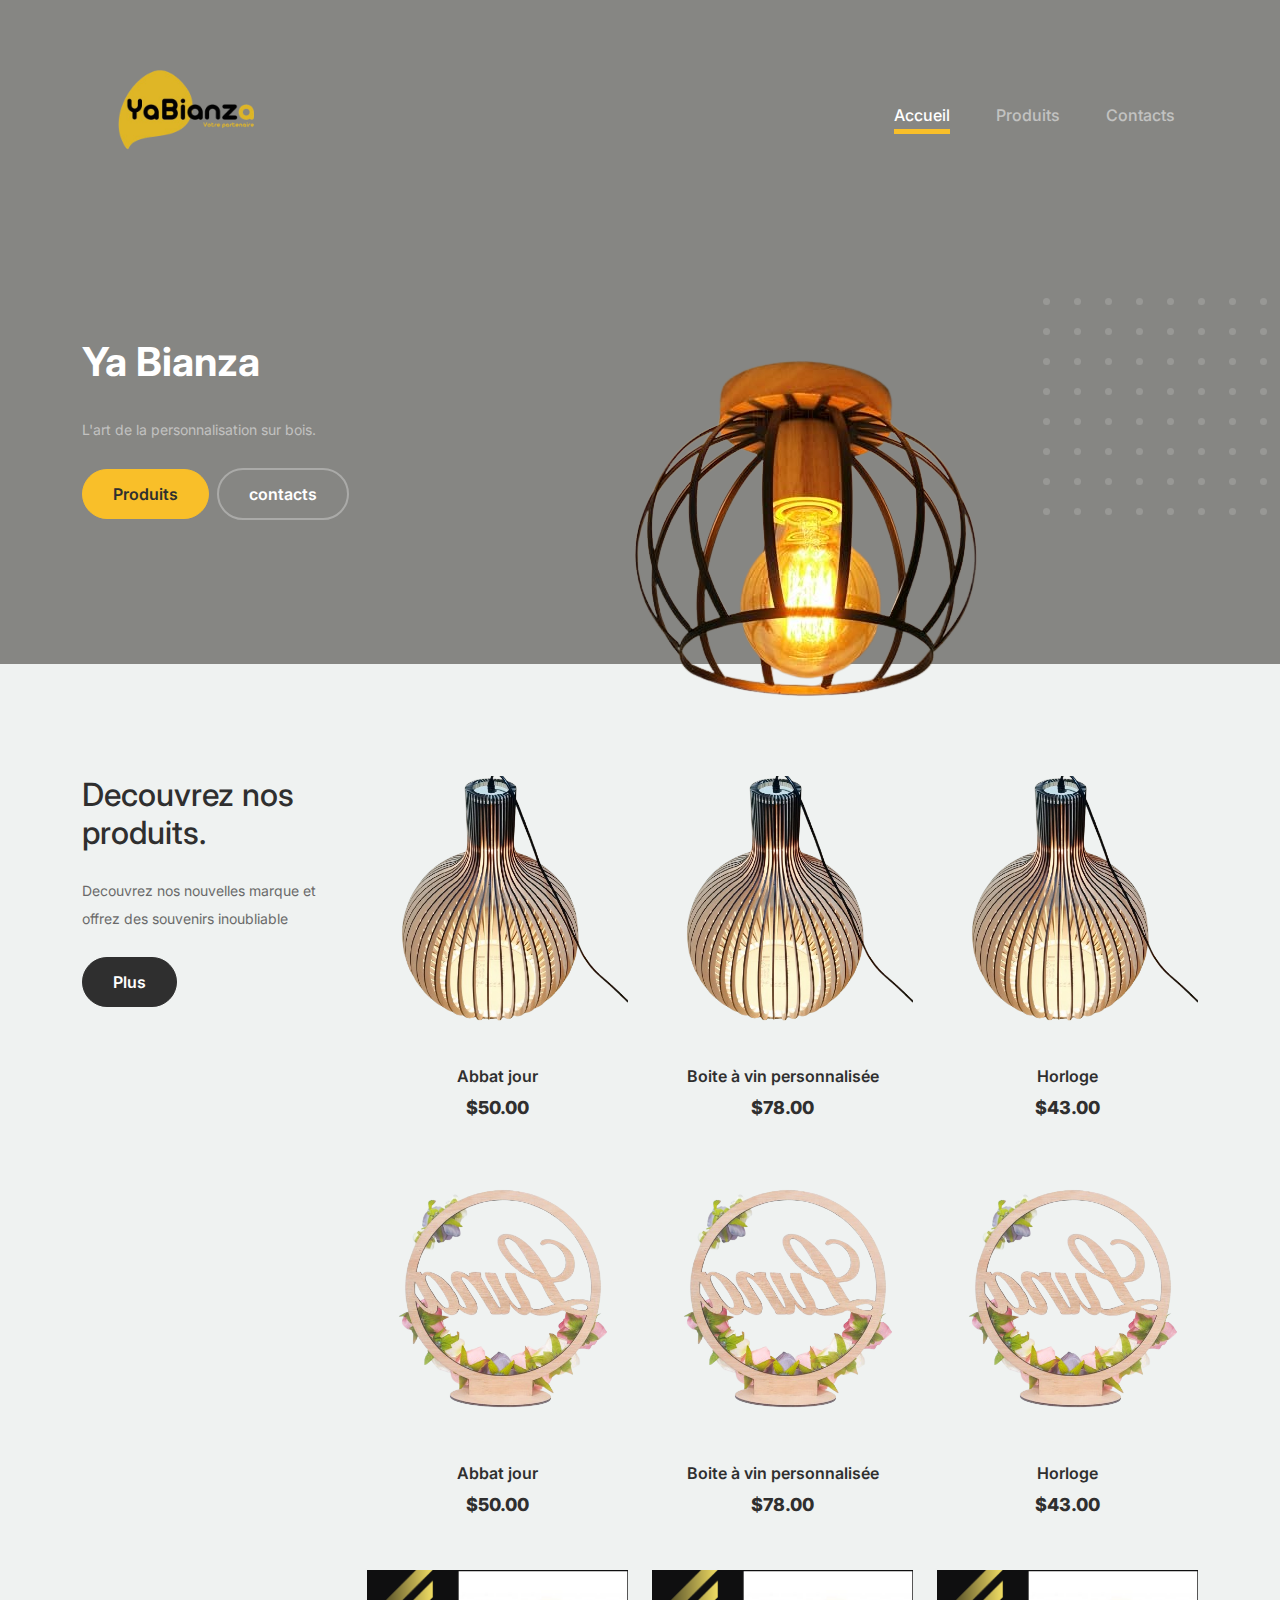
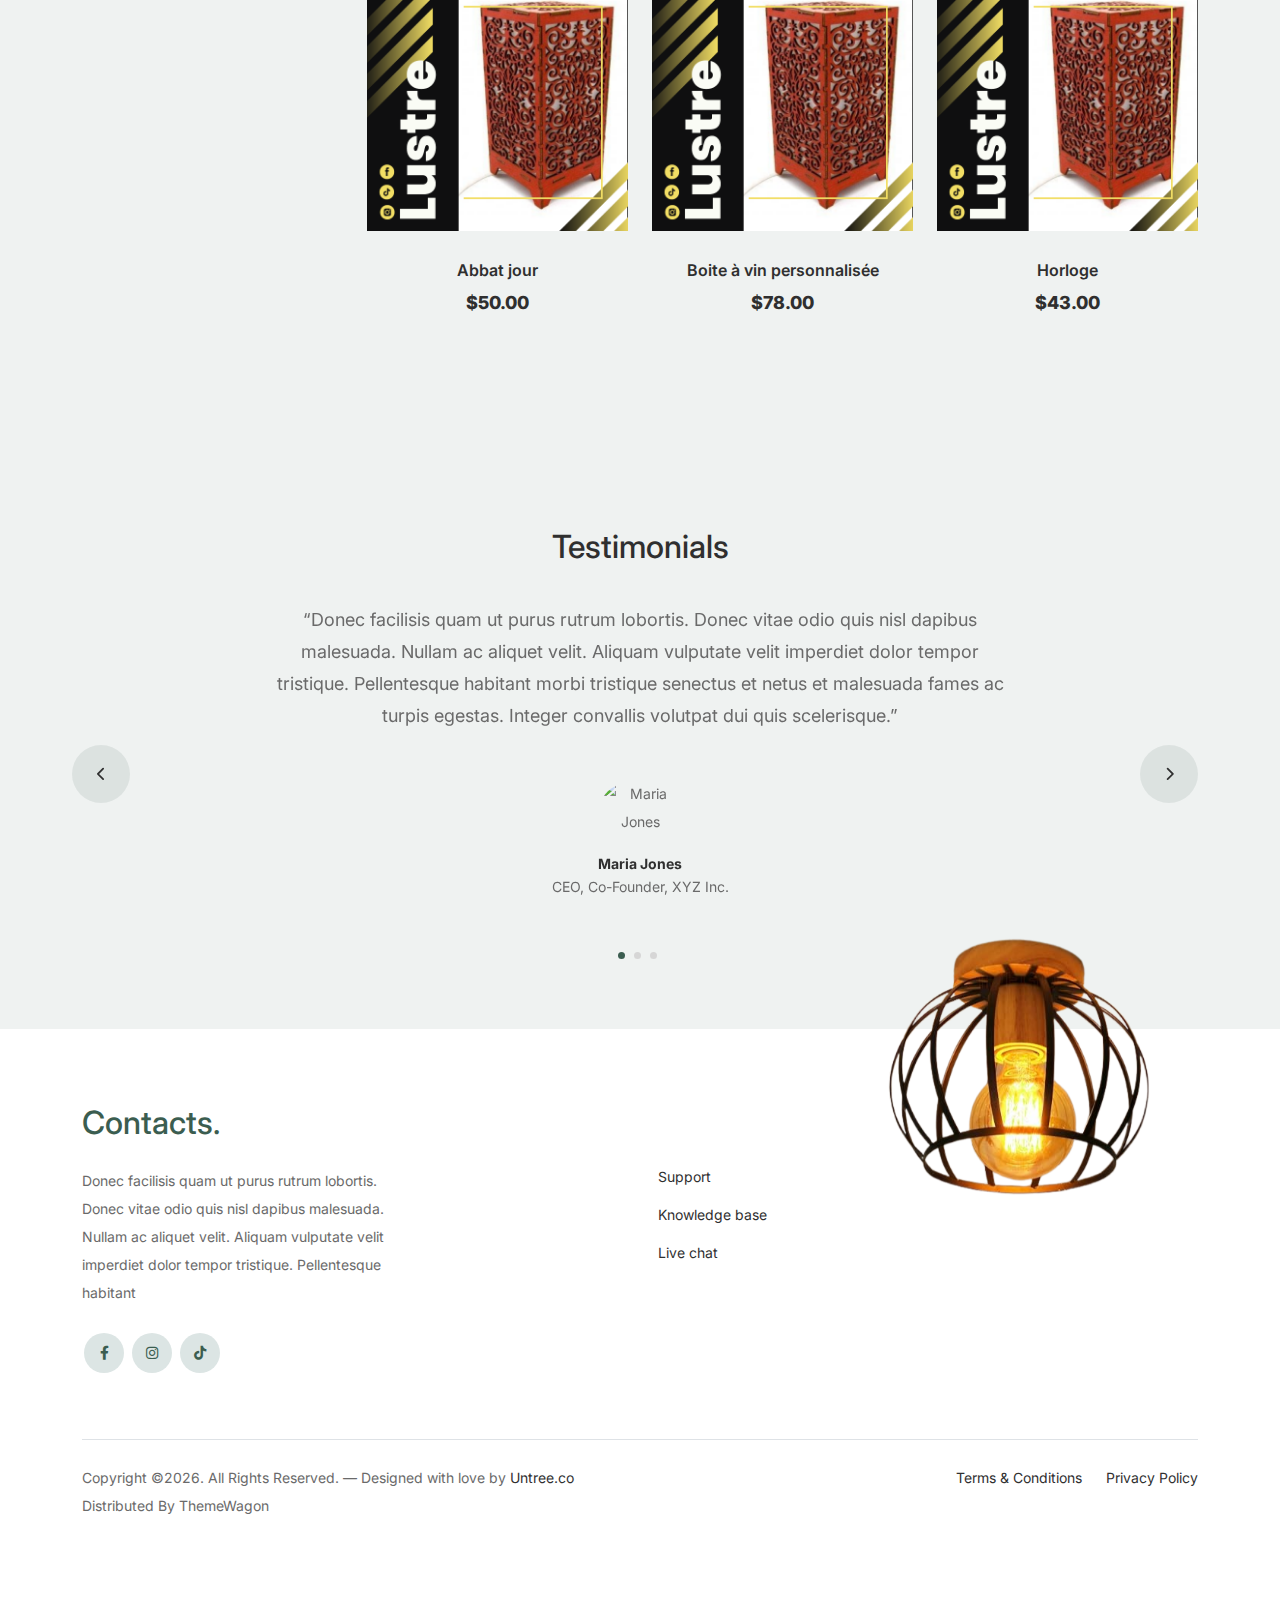
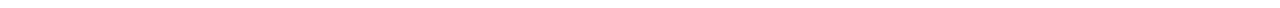
==== index.html @ 7c20b100 "Premier version" ====
<!doctype html>
<html lang="en">
<head>
  <meta charset="utf-8">
  <meta name="viewport" content="width=device-width, initial-scale=1, shrink-to-fit=no">
  <meta name="author" content="Untree.co">
  <link rel="shortcut icon" href="images/logo_ya_bianza.png">

  <meta name="description" content="" />
  <meta name="keywords" content="bootstrap, bootstrap4" />

		<!-- Bootstrap CSS -->
		<link href="css/bootstrap.min.css" rel="stylesheet">
		<link href="https://cdnjs.cloudflare.com/ajax/libs/font-awesome/6.0.0-beta3/css/all.min.css" rel="stylesheet">
		<link href="css/tiny-slider.css" rel="stylesheet">
		<link href="css/style.css" rel="stylesheet">
		<title>Ya Bianza </title>
	</head>

	<body>

		<!-- Start Header/Navigation -->
		<nav class="custom-navbar navbar navbar navbar-expand-md navbar-dark bg-dark" arial-label="Furni navigation bar">

			<div class="container">
				<a >
					<img src="images/logo_ya_bianza.png" alt="Ya bianza" style="height: 200px;">
				</a>
				<button class="navbar-toggler" type="button" data-bs-toggle="collapse" data-bs-target="#navbarsFurni" aria-controls="navbarsFurni" aria-expanded="false" aria-label="Toggle navigation">
					<span class="navbar-toggler-icon"></span>
				</button>

				<div class="collapse navbar-collapse" id="navbarsFurni">
					<ul class="custom-navbar-nav navbar-nav ms-auto mb-2 mb-md-0">
						<li  class="nav-item active">
							<h6><a class="nav-link" href="index.html">Accueil</a></h6>
						</li>
						<li>
							<h6><a class="nav-link" href="shop.html">Produits</a></h6>
						</li>
						<li>
							<h6><a class="nav-link" href="contact.html">Contacts</a></h6>
						</li>
					</ul>	
				</div>
			</div>	
		</nav>
		<!-- End Header/Navigation -->

		<!-- Start Hero Section -->
			<div class="hero">
				<div class="container">
					<div class="row justify-content-between">
						<div class="col-lg-5">
							<div class="intro-excerpt">
								<h1>Ya Bianza</span></h1>
								<p class="mb-4">  L'art de la personnalisation sur bois.</p>
								<p><a href="shop.html" class="btn btn-secondary me-2">Produits</a><a href="contact.html" class="btn btn-white-outline">contacts</a></p>
							</div>
						</div>
						<div class="col-lg-7">
							<div class="hero-img-wrap">
								<img src="images/bb0.png" class="img-fluid">
							</div>
						</div>
					</div>
				</div>
			</div>
		<!-- End Hero Section -->

		<!-- Start Product Section -->
		<div class="product-section">
			<div class="container">
				<div class="row">

					<!-- Start Column 1 -->
					<div class="col-md-12 col-lg-3 mb-5 mb-lg-0">
						<h2 class="mb-4 section-title">Decouvrez nos produits.</h2>
						<p class="mb-4">Decouvrez nos nouvelles marque et offrez des souvenirs inoubliable </p>
						<p><a href="shop.html" class="btn">Plus</a></p>
					</div> 
					<!-- End Column 1 -->

					<!-- Start Column 2 -->
					<div class="col-12 col-md-4 col-lg-3 mb-5 mb-md-0">
						<a class="product-item" href="shop.html">
							<img src="images/abbat1.png" class="img-fluid product-thumbnail">
							<h3 class="product-title">Abbat jour</h3>
							<strong class="product-price">$50.00</strong>
						</a>
					</div> 
					<!-- End Column 2 -->

					<!-- Start Column 3 -->
					<div class="col-12 col-md-4 col-lg-3 mb-5 mb-md-0">
						<a class="product-item" href="shop.html">
							<img src="images/abbat1.png" class="img-fluid product-thumbnail">
							<h3 class="product-title">Boite à vin personnalisée</h3>
							<strong class="product-price">$78.00</strong>
						</a>
					</div>
					<!-- End Column 3 -->

					<!-- Start Column 4 -->
					<div class="col-12 col-md-4 col-lg-3 mb-5 mb-md-0">
						<a class="product-item" href="shop.html">
							<img src="images/abbat1.png" class="img-fluid product-thumbnail">
							<h3 class="product-title">Horloge</h3>
							<strong class="product-price">$43.00</strong>
						</a>
					</div>

					<div class="col-md-12 col-lg-3 mb-5 mb-lg-0">

		<section>					
					</div> 
					<!-- End Column 1 -->

					<!-- Start Column 2 -->
					<div class="col-12 col-md-4 col-lg-3 mb-5 mb-md-0">
						<a class="product-item" href="shop.html">
							<img src="images/accessoire.png" class="img-fluid product-thumbnail">
							<h3 class="product-title">Abbat jour</h3>
							<strong class="product-price">$50.00</strong>
						</a>
					</div> 
					<!-- End Column 2 -->

					<!-- Start Column 3 -->
					<div class="col-12 col-md-4 col-lg-3 mb-5 mb-md-0">
						<a class="product-item" href="shop.html">
							<img src="images/accessoire.png" class="img-fluid product-thumbnail">
							<h3 class="product-title">Boite à vin personnalisée</h3>
							<strong class="product-price">$78.00</strong>	
						</a>
					</div>
					<!-- End Column 3 -->

					<!-- Start Column 4 -->
					<div class="col-12 col-md-4 col-lg-3 mb-5 mb-md-0">
						<a class="product-item" href="shop.html">
							<img src="images/accessoire.png" class="img-fluid product-thumbnail">
							<h3 class="product-title">Horloge</h3>
							<strong class="product-price">$43.00</strong>
						</a>
					</div>
					<!-- End Column 4 -->
					<div class="col-md-12 col-lg-3 mb-5 mb-lg-0">
		</section>	
						
					</div> 
					<!-- End Column 1 -->

					<!-- Start Column 2 -->
					<div class="col-12 col-md-4 col-lg-3 mb-5 mb-md-0">
						<a class="product-item" href="shop.html">
							<img src="images/image_lustre.png" class="img-fluid product-thumbnail">
							<h3 class="product-title">Abbat jour</h3>
							<strong class="product-price">$50.00</strong>

							<span class="icon-cross">
								<img src="images/cross.svg" class="img-fluid">
							</span>
						</a>
					</div> 
					<!-- End Column 2 -->

					<!-- Start Column 3 -->
					<div class="col-12 col-md-4 col-lg-3 mb-5 mb-md-0">
						<a class="product-item" href="shop.html">
							<img src="images/image_lustre.png" class="img-fluid product-thumbnail">
							<h3 class="product-title">Boite à vin personnalisée</h3>
							<strong class="product-price">$78.00</strong>
						</a>
					</div>
					<!-- End Column 3 -->

					<!-- Start Column 4 -->
					<div class="col-12 col-md-4 col-lg-3 mb-5 mb-md-0">
						<a class="product-item" href="shop.html">
							<img src="images/image_lustre.png" class="img-fluid product-thumbnail">
							<h3 class="product-title">Horloge</h3>
							<strong class="product-price">$43.00</strong>
						</a>
					</div>


				</div>
			</div>
		</div>

		

		<!-- Start Testimonial Slider -->
		<div class="testimonial-section">
			<div class="container">
				<div class="row">
					<div class="col-lg-7 mx-auto text-center">
						<h2 class="section-title">Testimonials</h2>
					</div>
				</div>

				<div class="row justify-content-center">
					<div class="col-lg-12">
						<div class="testimonial-slider-wrap text-center">

							<div id="testimonial-nav">
								<span class="prev" data-controls="prev"><span class="fa fa-chevron-left"></span></span>
								<span class="next" data-controls="next"><span class="fa fa-chevron-right"></span></span>
							</div>

							<div class="testimonial-slider">
								
								<div class="item">
									<div class="row justify-content-center">
										<div class="col-lg-8 mx-auto">

											<div class="testimonial-block text-center">
												<blockquote class="mb-5">
													<p>&ldquo;Donec facilisis quam ut purus rutrum lobortis. Donec vitae odio quis nisl dapibus malesuada. Nullam ac aliquet velit. Aliquam vulputate velit imperdiet dolor tempor tristique. Pellentesque habitant morbi tristique senectus et netus et malesuada fames ac turpis egestas. Integer convallis volutpat dui quis scelerisque.&rdquo;</p>
												</blockquote>

												<div class="author-info">
													<div class="author-pic">
														<img src="images/person-1.png" alt="Maria Jones" class="img-fluid">
													</div>
													<h3 class="font-weight-bold">Maria Jones</h3>
													<span class="position d-block mb-3">CEO, Co-Founder, XYZ Inc.</span>
												</div>
											</div>

										</div>
									</div>
								</div> 
								<!-- END item -->

								<div class="item">
									<div class="row justify-content-center">
										<div class="col-lg-8 mx-auto">

											<div class="testimonial-block text-center">
												<blockquote class="mb-5">
													<p>&ldquo;Donec facilisis quam ut purus rutrum lobortis. Donec vitae odio quis nisl dapibus malesuada. Nullam ac aliquet velit. Aliquam vulputate velit imperdiet dolor tempor tristique. Pellentesque habitant morbi tristique senectus et netus et malesuada fames ac turpis egestas. Integer convallis volutpat dui quis scelerisque.&rdquo;</p>
												</blockquote>

												<div class="author-info">
													<div class="author-pic">
														<img src="images/person-1.png" alt="Maria Jones" class="img-fluid">
													</div>
													<h3 class="font-weight-bold">Maria Jones</h3>
													<span class="position d-block mb-3">CEO, Co-Founder, XYZ Inc.</span>
												</div>
											</div>

										</div>
									</div>
								</div> 
								<!-- END item -->

								<div class="item">
									<div class="row justify-content-center">
										<div class="col-lg-8 mx-auto">

											<div class="testimonial-block text-center">
												<blockquote class="mb-5">
													<p>&ldquo;Donec facilisis quam ut purus rutrum lobortis. Donec vitae odio quis nisl dapibus malesuada. Nullam ac aliquet velit. Aliquam vulputate velit imperdiet dolor tempor tristique. Pellentesque habitant morbi tristique senectus et netus et malesuada fames ac turpis egestas. Integer convallis volutpat dui quis scelerisque.&rdquo;</p>
												</blockquote>

												<div class="author-info">
													<div class="author-pic">
														<img src="images/person-1.png" alt="Maria Jones" class="img-fluid">
													</div>
													<h3 class="font-weight-bold">Maria Jones</h3>
													<span class="position d-block mb-3">CEO, Co-Founder, XYZ Inc.</span>
												</div>
											</div>

										</div>
									</div>
								</div> 
								<!-- END item -->

							</div>

						</div>
					</div>
				</div>
			</div>
		</div>
		
		<footer class="footer-section">
			<div class="container relative">

				<div class="sofa-img">
					<img src="images/bb0.png" alt="Image" class="img-fluid">
				</div>

				

				<div class="row g-5 mb-5">
					<div class="col-lg-4">
						<div class="mb-4 footer-logo-wrap"><a href="#" class="footer-logo">Contacts<span>.</span></a></div>
						<p class="mb-4">Donec facilisis quam ut purus rutrum lobortis. Donec vitae odio quis nisl dapibus malesuada. Nullam ac aliquet velit. Aliquam vulputate velit imperdiet dolor tempor tristique. Pellentesque habitant</p>

						<ul class="list-unstyled custom-social">
							<li><a href="#"><span class="fa fa-brands fa-facebook-f"></span></a></li>
							<li><a href="#"><span class="fa fa-brands fa-instagram"></span></a></li>
							<li><a href="#"><span class="fa fa-brands fa-tiktok"></span></a></li>
						</ul>
					</div>

					<div class="col-lg-8">
						<div class="row links-wrap">
							<div class="col-6 col-sm-6 col-md-3">
								<ul class="list-unstyled">
									</a></li>
								</ul>
							</div>

							<div class="col-6 col-sm-6 col-md-3">
								<ul class="list-unstyled">
									<li><a href="#">Support</a></li>
									<li><a href="#">Knowledge base</a></li>
									<li><a href="#">Live chat</a></li>
								</ul>
							</div>

							
						</div>
					</div>

				</div>

				<div class="border-top copyright">
					<div class="row pt-4">
						<div class="col-lg-6">
							<p class="mb-2 text-center text-lg-start">Copyright &copy;<script>document.write(new Date().getFullYear());</script>. All Rights Reserved. &mdash; Designed with love by <a href="https://untree.co">Untree.co</a> Distributed By <a hreff="https://themewagon.com">ThemeWagon</a>  <!-- License information: https://untree.co/license/ -->
            </p>
						</div>

						<div class="col-lg-6 text-center text-lg-end">
							<ul class="list-unstyled d-inline-flex ms-auto">
								<li class="me-4"><a href="#">Terms &amp; Conditions</a></li>
								<li><a href="#">Privacy Policy</a></li>
							</ul>
						</div>

					</div>
				</div>

			</div>
		</footer>
		<!-- End Footer Section -->	


		<script src="js/bootstrap.bundle.min.js"></script>
		<script src="js/tiny-slider.js"></script>
		<script src="js/custom.js"></script>
	</body>

</html>
---- css/tiny-slider.css ----
.tns-outer{padding:0 !important}.tns-outer [hidden]{display:none !important}.tns-outer [aria-controls],.tns-outer [data-action]{cursor:pointer}.tns-slider{-webkit-transition:all 0s;-moz-transition:all 0s;transition:all 0s}.tns-slider>.tns-item{-webkit-box-sizing:border-box;-moz-box-sizing:border-box;box-sizing:border-box}.tns-horizontal.tns-subpixel{white-space:nowrap}.tns-horizontal.tns-subpixel>.tns-item{display:inline-block;vertical-align:top;white-space:normal}.tns-horizontal.tns-no-subpixel:after{content:'';display:table;clear:both}.tns-horizontal.tns-no-subpixel>.tns-item{float:left}.tns-horizontal.tns-carousel.tns-no-subpixel>.tns-item{margin-right:-100%}.tns-no-calc{position:relative;left:0}.tns-gallery{position:relative;left:0;min-height:1px}.tns-gallery>.tns-item{position:absolute;left:-100%;-webkit-transition:transform 0s, opacity 0s;-moz-transition:transform 0s, opacity 0s;transition:transform 0s, opacity 0s}.tns-gallery>.tns-slide-active{position:relative;left:auto !important}.tns-gallery>.tns-moving{-webkit-transition:all 0.25s;-moz-transition:all 0.25s;transition:all 0.25s}.tns-autowidth{display:inline-block}.tns-lazy-img{-webkit-transition:opacity 0.6s;-moz-transition:opacity 0.6s;transition:opacity 0.6s;opacity:0.6}.tns-lazy-img.tns-complete{opacity:1}.tns-ah{-webkit-transition:height 0s;-moz-transition:height 0s;transition:height 0s}.tns-ovh{overflow:hidden}.tns-visually-hidden{position:absolute;left:-10000em}.tns-transparent{opacity:0;visibility:hidden}.tns-fadeIn{opacity:1;filter:alpha(opacity=100);z-index:0}.tns-normal,.tns-fadeOut{opacity:0;filter:alpha(opacity=0);z-index:-1}.tns-vpfix{white-space:nowrap}.tns-vpfix>div,.tns-vpfix>li{display:inline-block}.tns-t-subp2{margin:0 auto;width:310px;position:relative;height:10px;overflow:hidden}.tns-t-ct{width:2333.3333333%;width:-webkit-calc(100% * 70 / 3);width:-moz-calc(100% * 70 / 3);width:calc(100% * 70 / 3);position:absolute;right:0}.tns-t-ct:after{content:'';display:table;clear:both}.tns-t-ct>div{width:1.4285714%;width:-webkit-calc(100% / 70);width:-moz-calc(100% / 70);width:calc(100% / 70);height:10px;float:left}

/*# sourceMappingURL=sourcemaps/tiny-slider.css.map */
---- css/style.css ----
/*
* Template Name: UntreeStore
* Template Author: Untree.co
* Author URI: https://untree.co/
* License: https://creativecommons.org/licenses/by/3.0/
*/
@import url("https://fonts.googleapis.com/css2?family=Inter:wght@400;500;600;700;800&display=swap");
body {
  overflow-x: hidden;
  position: relative; }

body {
  font-family: "Inter", sans-serif;
  font-weight: 400;
  line-height: 28px;
  color: #6a6a6a;
  font-size: 14px;
  background-color: #eff2f1; }

a {
  text-decoration: none;
  -webkit-transition: .3s all ease;
  -o-transition: .3s all ease;
  transition: .3s all ease;
  color: #2f2f2f;
  text-decoration: underline; }
  a:hover {
    color: #2f2f2f;
    text-decoration: none; }
  a.more {
    font-weight: 600; }

.custom-navbar {
  background: #868683 !important;
  padding-top: 20px;
  padding-bottom: 20px; }
  .custom-navbar .navbar-brand {
    font-size: 32px;
    font-weight: 600; }
    .custom-navbar .navbar-brand > span {
      opacity: .4; }
  .custom-navbar .navbar-toggler {
    border-color: transparent; }
    .custom-navbar .navbar-toggler:active, .custom-navbar .navbar-toggler:focus {
      -webkit-box-shadow: none;
      box-shadow: none;
      outline: none; }
  @media (min-width: 992px) {
    .custom-navbar .custom-navbar-nav li {
      margin-left: 15px;
      margin-right: 15px; } }
  .custom-navbar .custom-navbar-nav li a {
    font-weight: 500;
    color: #ffffff !important;
    opacity: .5;
    -webkit-transition: .3s all ease;
    -o-transition: .3s all ease;
    transition: .3s all ease;
    position: relative; }
    @media (min-width: 768px) {
      .custom-navbar .custom-navbar-nav li a:before {
        content: "";
        position: absolute;
        bottom: 0;
        left: 8px;
        right: 8px;
        background: #f9bf29;
        height: 5px;
        opacity: 1;
        visibility: visible;
        width: 0;
        -webkit-transition: .15s all ease-out;
        -o-transition: .15s all ease-out;
        transition: .15s all ease-out; } }
    .custom-navbar .custom-navbar-nav li a:hover {
      opacity: 1; }
      .custom-navbar .custom-navbar-nav li a:hover:before {
        width: calc(100% - 16px); }
  .custom-navbar .custom-navbar-nav li.active a {
    opacity: 1; }
    .custom-navbar .custom-navbar-nav li.active a:before {
      width: calc(100% - 16px); }
  .custom-navbar .custom-navbar-cta {
    margin-left: 0 !important;
    -webkit-box-orient: horizontal;
    -webkit-box-direction: normal;
    -ms-flex-direction: row;
    flex-direction: row; }
    @media (min-width: 768px) {
      .custom-navbar .custom-navbar-cta {
        margin-left: 40px !important; } }
    .custom-navbar .custom-navbar-cta li {
      margin-left: 0px;
      margin-right: 0px; }
      .custom-navbar .custom-navbar-cta li:first-child {
        margin-right: 20px; }

.hero {
  background: #868683;
  padding: calc(4rem - 30px) 0 0rem 0; }
  @media (min-width: 768px) {
    .hero {
      padding: calc(4rem - 30px) 0 4rem 0; } }
  @media (min-width: 992px) {
    .hero {
      padding: calc(8rem - 30px) 0 8rem 0; } }
  .hero .intro-excerpt {
    position: relative;
    z-index: 4; }
    @media (min-width: 992px) {
      .hero .intro-excerpt {
        max-width: 450px; } }
  .hero h1 {
    font-weight: 700;
    color: #ffffff;
    margin-bottom: 30px; }
    @media (min-width: 1400px) {
      .hero h1 {
        font-size: 54px; } }
  .hero p {
    color: rgba(255, 255, 255, 0.5);
    margin-botom: 30px; }
  .hero .hero-img-wrap {
    position: relative; }
    .hero .hero-img-wrap img {
      position: relative;
      top: 0px;
      right: 0px;
      z-index: 2;
      max-width: 780px;
      left: -20px; }
      @media (min-width: 768px) {
        .hero .hero-img-wrap img {
          right: 0px;
          left: -100px; } }
      @media (min-width: 992px) {
        .hero .hero-img-wrap img {
          left: 0px;
          top: -80px;
          position: absolute;
          right: -50px; } }
      @media (min-width: 1200px) {
        .hero .hero-img-wrap img {
          left: 0px;
          top: -80px;
          right: -100px; } }
    .hero .hero-img-wrap:after {
      content: "";
      position: absolute;
      width: 255px;
      height: 217px;
      background-image: url("../images/dots-light.svg");
      background-size: contain;
      background-repeat: no-repeat;
      right: -100px;
      top: -0px; }
      @media (min-width: 1200px) {
        .hero .hero-img-wrap:after {
          top: -40px; } }

.btn {
  font-weight: 600;
  padding: 12px 30px;
  border-radius: 30px;
  color: #ffffff;
  background: #2f2f2f;
  border-color: #2f2f2f; }
  .btn:hover {
    color: #ffffff;
    background: #222222;
    border-color: #222222; }
  .btn:active, .btn:focus {
    outline: none !important;
    -webkit-box-shadow: none;
    box-shadow: none; }
  .btn.btn-primary {
    background: #3b5d50;
    border-color: #3b5d50; }
    .btn.btn-primary:hover {
      background: #314d43;
      border-color: #314d43; }
  .btn.btn-secondary {
    color: #2f2f2f;
    background: #f9bf29;
    border-color: #f9bf29; }
    .btn.btn-secondary:hover {
      background: #f8b810;
      border-color: #f8b810; }
  .btn.btn-white-outline {
    background: transparent;
    border-width: 2px;
    border-color: rgba(255, 255, 255, 0.3); }
    .btn.btn-white-outline:hover {
      border-color: white;
      color: #ffffff; }

.section-title {
  color: #2f2f2f; }

.product-section {
  padding: 7rem 0; }
  .product-section .product-item {
    text-align: center;
    text-decoration: none;
    display: block;
    position: relative;
    padding-bottom: 50px;
    cursor: pointer; }
    .product-section .product-item .product-thumbnail {
      margin-bottom: 30px;
      position: relative;
      top: 0;
      -webkit-transition: .3s all ease;
      -o-transition: .3s all ease;
      transition: .3s all ease; }
    .product-section .product-item h3 {
      font-weight: 600;
      font-size: 16px; }
    .product-section .product-item strong {
      font-weight: 800 !important;
      font-size: 18px !important; }
    .product-section .product-item h3, .product-section .product-item strong {
      color: #2f2f2f;
      text-decoration: none; }
    .product-section .product-item .icon-cross {
      position: absolute;
      width: 35px;
      height: 35px;
      display: inline-block;
      background: #2f2f2f;
      bottom: 15px;
      left: 50%;
      -webkit-transform: translateX(-50%);
      -ms-transform: translateX(-50%);
      transform: translateX(-50%);
      margin-bottom: -17.5px;
      border-radius: 50%;
      opacity: 0;
      visibility: hidden;
      -webkit-transition: .3s all ease;
      -o-transition: .3s all ease;
      transition: .3s all ease; }
      .product-section .product-item .icon-cross img {
        position: absolute;
        left: 50%;
        top: 50%;
        -webkit-transform: translate(-50%, -50%);
        -ms-transform: translate(-50%, -50%);
        transform: translate(-50%, -50%); }
    .product-section .product-item:before {
      bottom: 0;
      left: 0;
      right: 0;
      position: absolute;
      content: "";
      background: #dce5e4;
      height: 0%;
      z-index: -1;
      border-radius: 10px;
      -webkit-transition: .3s all ease;
      -o-transition: .3s all ease;
      transition: .3s all ease; }
    .product-section .product-item:hover .product-thumbnail {
      top: -25px; }
    .product-section .product-item:hover .icon-cross {
      bottom: 0;
      opacity: 1;
      visibility: visible; }
    .product-section .product-item:hover:before {
      height: 70%; }

.why-choose-section {
  padding: 7rem 0; }
  .why-choose-section .img-wrap {
    position: relative; }
    .why-choose-section .img-wrap:before {
      position: absolute;
      content: "";
      width: 255px;
      height: 217px;
      background-image: url("../images/dots-yellow.svg");
      background-repeat: no-repeat;
      background-size: contain;
      -webkit-transform: translate(-40%, -40%);
      -ms-transform: translate(-40%, -40%);
      transform: translate(-40%, -40%);
      z-index: -1; }
    .why-choose-section .img-wrap img {
      border-radius: 20px; }

.feature {
  margin-bottom: 30px; }
  .feature .icon {
    display: inline-block;
    position: relative;
    margin-bottom: 20px; }
    .feature .icon:before {
      content: "";
      width: 33px;
      height: 33px;
      position: absolute;
      background: rgba(59, 93, 80, 0.2);
      border-radius: 50%;
      right: -8px;
      bottom: 0; }
  .feature h3 {
    font-size: 14px;
    color: #2f2f2f; }
  .feature p {
    font-size: 14px;
    line-height: 22px;
    color: #6a6a6a; }

  
.custom-list {
  width: 100%; }
  .custom-list li {
    display: inline-block;
    width: calc(50% - 20px);
    margin-bottom: 12px;
    line-height: 1.5;
    position: relative;
    padding-left: 20px; }
    .custom-list li:before {
      content: "";
      width: 8px;
      height: 8px;
      border-radius: 50%;
      border: 2px solid #3b5d50;
      position: absolute;
      left: 0;
      top: 8px; }

.popular-product {
  padding: 0 0 7rem 0; }
  .popular-product .product-item-sm h3 {
    font-size: 14px;
    font-weight: 700;
    color: #2f2f2f; }
  .popular-product .product-item-sm a {
    text-decoration: none;
    color: #2f2f2f;
    -webkit-transition: .3s all ease;
    -o-transition: .3s all ease;
    transition: .3s all ease; }
    .popular-product .product-item-sm a:hover {
      color: rgba(47, 47, 47, 0.5); }
  .popular-product .product-item-sm p {
    line-height: 1.4;
    margin-bottom: 10px;
    font-size: 14px; }
  .popular-product .product-item-sm .thumbnail {
    margin-right: 10px;
    -webkit-box-flex: 0;
    -ms-flex: 0 0 120px;
    flex: 0 0 120px;
    position: relative; }
    .popular-product .product-item-sm .thumbnail:before {
      content: "";
      position: absolute;
      border-radius: 20px;
      background: #dce5e4;
      width: 98px;
      height: 98px;
      top: 50%;
      left: 50%;
      -webkit-transform: translate(-50%, -50%);
      -ms-transform: translate(-50%, -50%);
      transform: translate(-50%, -50%);
      z-index: -1; }

.testimonial-section {
  padding: 3rem 0 7rem 0; }

.testimonial-slider-wrap {
  position: relative; }
  .testimonial-slider-wrap .tns-inner {
    padding-top: 30px; }
  .testimonial-slider-wrap .item .testimonial-block blockquote {
    font-size: 16px; }
    @media (min-width: 768px) {
      .testimonial-slider-wrap .item .testimonial-block blockquote {
        line-height: 32px;
        font-size: 18px; } }
  .testimonial-slider-wrap .item .testimonial-block .author-info .author-pic {
    margin-bottom: 20px; }
    .testimonial-slider-wrap .item .testimonial-block .author-info .author-pic img {
      max-width: 80px;
      border-radius: 50%; }
  .testimonial-slider-wrap .item .testimonial-block .author-info h3 {
    font-size: 14px;
    font-weight: 700;
    color: #2f2f2f;
    margin-bottom: 0; }
  .testimonial-slider-wrap #testimonial-nav {
    position: absolute;
    top: 50%;
    z-index: 99;
    width: 100%;
    display: none; }
    @media (min-width: 768px) {
      .testimonial-slider-wrap #testimonial-nav {
        display: block; } }
    .testimonial-slider-wrap #testimonial-nav > span {
      cursor: pointer;
      position: absolute;
      width: 58px;
      height: 58px;
      line-height: 58px;
      border-radius: 50%;
      background: rgba(59, 93, 80, 0.1);
      color: #2f2f2f;
      -webkit-transition: .3s all ease;
      -o-transition: .3s all ease;
      transition: .3s all ease; }
      .testimonial-slider-wrap #testimonial-nav > span:hover {
        background: #3b5d50;
        color: #ffffff; }
    .testimonial-slider-wrap #testimonial-nav .prev {
      left: -10px; }
    .testimonial-slider-wrap #testimonial-nav .next {
      right: 0; }
  .testimonial-slider-wrap .tns-nav {
    position: absolute;
    bottom: -50px;
    left: 50%;
    -webkit-transform: translateX(-50%);
    -ms-transform: translateX(-50%);
    transform: translateX(-50%); }
    .testimonial-slider-wrap .tns-nav button {
      background: none;
      border: none;
      display: inline-block;
      position: relative;
      width: 0 !important;
      height: 7px !important;
      margin: 2px; }
      .testimonial-slider-wrap .tns-nav button:active, .testimonial-slider-wrap .tns-nav button:focus, .testimonial-slider-wrap .tns-nav button:hover {
        outline: none;
        -webkit-box-shadow: none;
        box-shadow: none;
        background: none; }
      .testimonial-slider-wrap .tns-nav button:before {
        display: block;
        width: 7px;
        height: 7px;
        left: 0;
        top: 0;
        position: absolute;
        content: "";
        border-radius: 50%;
        -webkit-transition: .3s all ease;
        -o-transition: .3s all ease;
        transition: .3s all ease;
        background-color: #d6d6d6; }
      .testimonial-slider-wrap .tns-nav button:hover:before, .testimonial-slider-wrap .tns-nav button.tns-nav-active:before {
        background-color: #3b5d50; }

.before-footer-section {
  padding: 7rem 0 12rem 0 !important; }

.blog-section {
  padding: 7rem 0 12rem 0; }
  .blog-section .post-entry a {
    text-decoration: none; }
  .blog-section .post-entry .post-thumbnail {
    display: block;
    margin-bottom: 20px; }
    .blog-section .post-entry .post-thumbnail img {
      border-radius: 20px;
      -webkit-transition: .3s all ease;
      -o-transition: .3s all ease;
      transition: .3s all ease; }
  .blog-section .post-entry .post-content-entry {
    padding-left: 15px;
    padding-right: 15px; }
    .blog-section .post-entry .post-content-entry h3 {
      font-size: 16px;
      margin-bottom: 0;
      font-weight: 600;
      margin-bottom: 7px; }
    .blog-section .post-entry .post-content-entry .meta {
      font-size: 14px; }
      .blog-section .post-entry .post-content-entry .meta a {
        font-weight: 600; }
  .blog-section .post-entry:hover .post-thumbnail img, .blog-section .post-entry:focus .post-thumbnail img {
    opacity: .7; }

.footer-section {
  padding: 80px 0;
  background: #ffffff; }
  .footer-section .relative {
    position: relative; }
  .footer-section a {
    text-decoration: none;
    color: #2f2f2f;
    -webkit-transition: .3s all ease;
    -o-transition: .3s all ease;
    transition: .3s all ease; }
    .footer-section a:hover {
      color: rgba(47, 47, 47, 0.5); }
  .footer-section .subscription-form {
    margin-bottom: 40px;
    position: relative;
    z-index: 2;
    margin-top: 100px; }
    @media (min-width: 992px) {
      .footer-section .subscription-form {
        margin-top: 0px;
        margin-bottom: 80px; } }
    .footer-section .subscription-form h3 {
      font-size: 18px;
      font-weight: 500;
      color: #3b5d50; }
    .footer-section .subscription-form .form-control {
      height: 50px;
      border-radius: 10px;
      font-family: "Inter", sans-serif; }
      .footer-section .subscription-form .form-control:active, .footer-section .subscription-form .form-control:focus {
        outline: none;
        -webkit-box-shadow: none;
        box-shadow: none;
        border-color: #3b5d50;
        -webkit-box-shadow: 0 1px 4px 0 rgba(0, 0, 0, 0.2);
        box-shadow: 0 1px 4px 0 rgba(0, 0, 0, 0.2); }
      .footer-section .subscription-form .form-control::-webkit-input-placeholder {
        font-size: 14px; }
      .footer-section .subscription-form .form-control::-moz-placeholder {
        font-size: 14px; }
      .footer-section .subscription-form .form-control:-ms-input-placeholder {
        font-size: 14px; }
      .footer-section .subscription-form .form-control:-moz-placeholder {
        font-size: 14px; }
    .footer-section .subscription-form .btn {
      border-radius: 10px !important; }
  .footer-section .sofa-img {
    position: absolute;
    top: -200px;
    z-index: 1;
    right: 0; }
    .footer-section .sofa-img img {
      max-width: 380px; }
  .footer-section .links-wrap {
    margin-top: 0px; }
    @media (min-width: 992px) {
      .footer-section .links-wrap {
        margin-top: 54px; } }
    .footer-section .links-wrap ul li {
      margin-bottom: 10px; }
  .footer-section .footer-logo-wrap .footer-logo {
    font-size: 32px;
    font-weight: 500;
    text-decoration: none;
    color: #3b5d50; }
  .footer-section .custom-social li {
    margin: 2px;
    display: inline-block; }
    .footer-section .custom-social li a {
      width: 40px;
      height: 40px;
      text-align: center;
      line-height: 40px;
      display: inline-block;
      background: #dce5e4;
      color: #3b5d50;
      border-radius: 50%; }
      .footer-section .custom-social li a:hover {
        background: #3b5d50;
        color: #ffffff; }
  .footer-section .border-top {
    border-color: #dce5e4; }
    .footer-section .border-top.copyright {
      font-size: 14px !important; }

.untree_co-section {
  padding: 7rem 0; }

.form-control {
  height: 50px;
  border-radius: 10px;
  font-family: "Inter", sans-serif; }
  .form-control:active, .form-control:focus {
    outline: none;
    -webkit-box-shadow: none;
    box-shadow: none;
    border-color: #3b5d50;
    -webkit-box-shadow: 0 1px 4px 0 rgba(0, 0, 0, 0.2);
    box-shadow: 0 1px 4px 0 rgba(0, 0, 0, 0.2); }
  .form-control::-webkit-input-placeholder {
    font-size: 14px; }
  .form-control::-moz-placeholder {
    font-size: 14px; }
  .form-control:-ms-input-placeholder {
    font-size: 14px; }
  .form-control:-moz-placeholder {
    font-size: 14px; }

.service {
  line-height: 1.5; }
  .service .service-icon {
    border-radius: 10px;
    -webkit-box-flex: 0;
    -ms-flex: 0 0 50px;
    flex: 0 0 50px;
    height: 50px;
    line-height: 50px;
    text-align: center;
    background: #3b5d50;
    margin-right: 20px;
    color: #ffffff; }

textarea {
  height: auto !important; }

.site-blocks-table {
  overflow: auto; }
  .site-blocks-table .product-thumbnail {
    width: 200px; }
  .site-blocks-table .btn {
    padding: 2px 10px; }
  .site-blocks-table thead th {
    padding: 30px;
    text-align: center;
    border-width: 0px !important;
    vertical-align: middle;
    color: rgba(0, 0, 0, 0.8);
    font-size: 18px; }
  .site-blocks-table td {
    padding: 20px;
    text-align: center;
    vertical-align: middle;
    color: rgba(0, 0, 0, 0.8); }
  .site-blocks-table tbody tr:first-child td {
    border-top: 1px solid #3b5d50 !important; }
  .site-blocks-table .btn {
    background: none !important;
    color: #000000;
    border: none;
    height: auto !important; }

.site-block-order-table th {
  border-top: none !important;
  border-bottom-width: 1px !important; }

.site-block-order-table td, .site-block-order-table th {
  color: #000000; }

.couponcode-wrap input {
  border-radius: 10px !important; }

.text-primary {
  color: #3b5d50 !important; }

.thankyou-icon {
  position: relative;
  color: #3b5d50; }
  .thankyou-icon:before {
    position: absolute;
    content: "";
    width: 50px;
    height: 50px;
    border-radius: 50%;
    background: rgba(59, 93, 80, 0.2); }
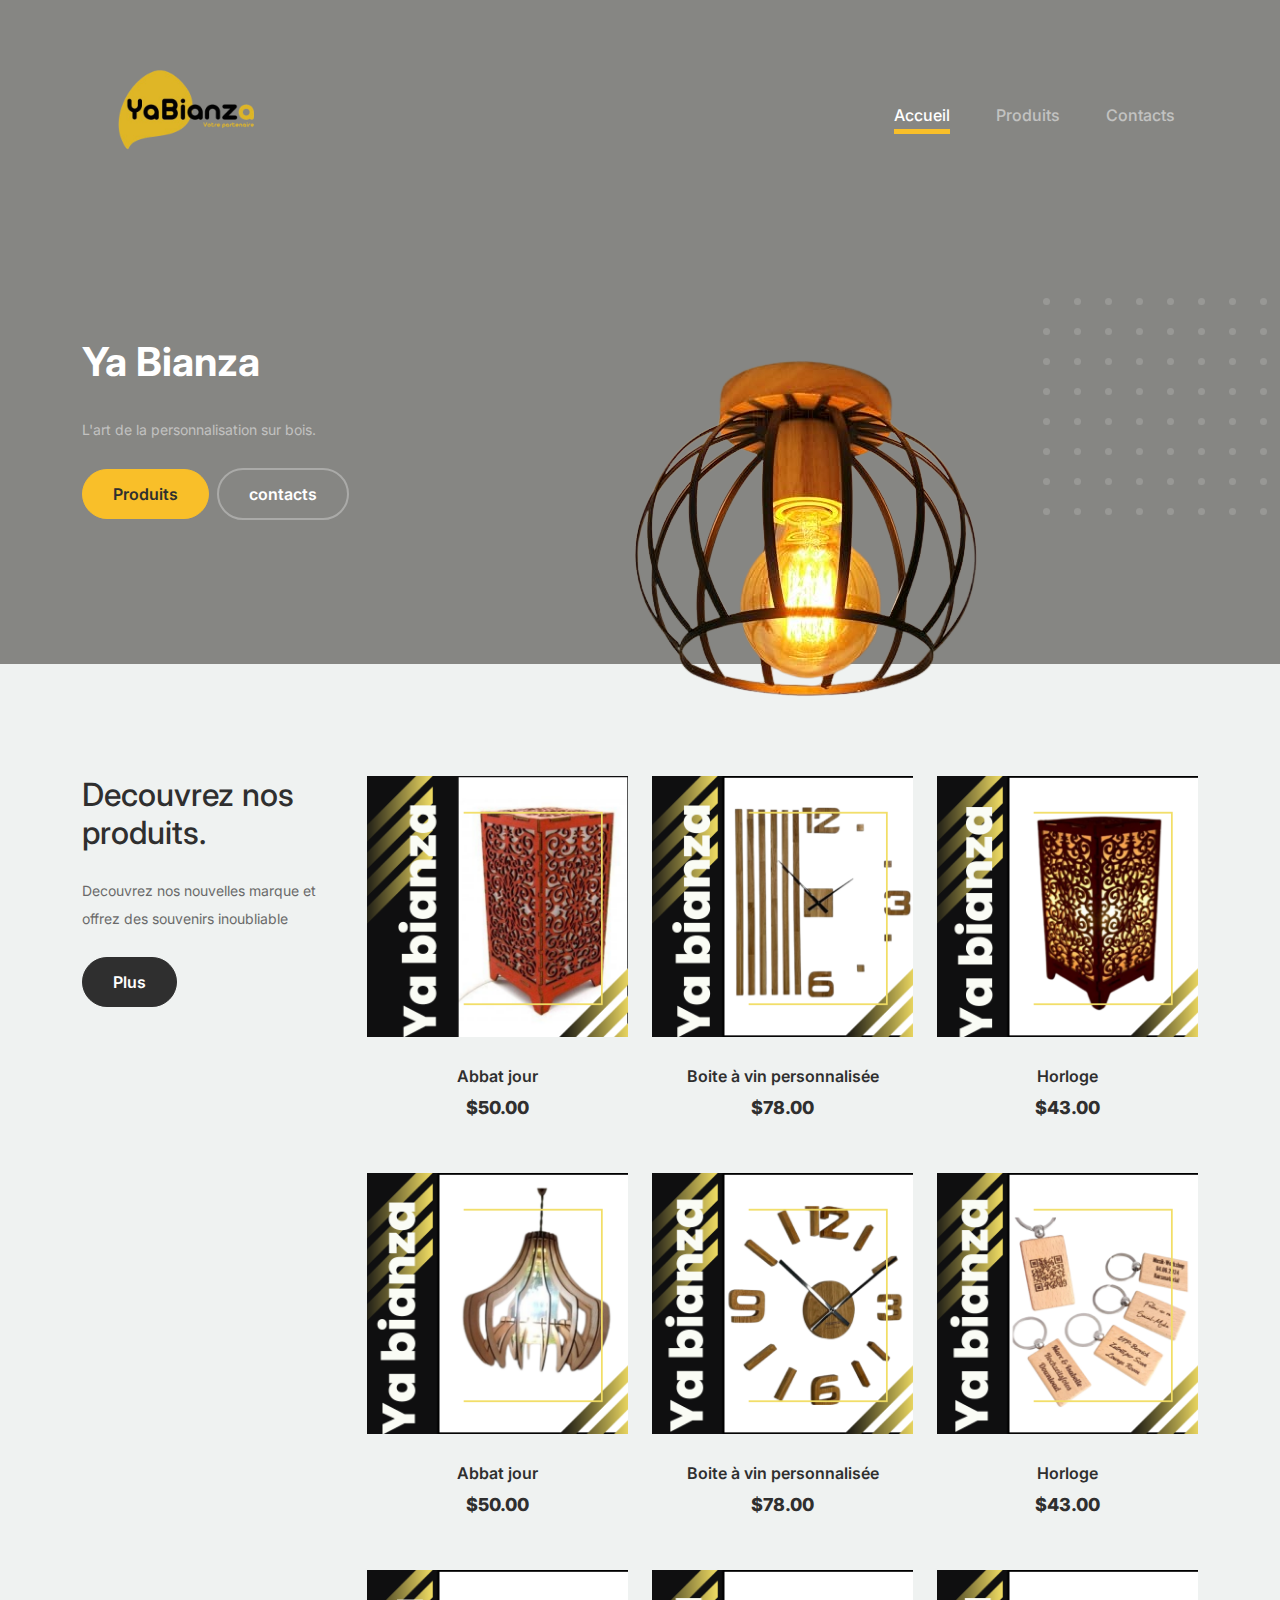
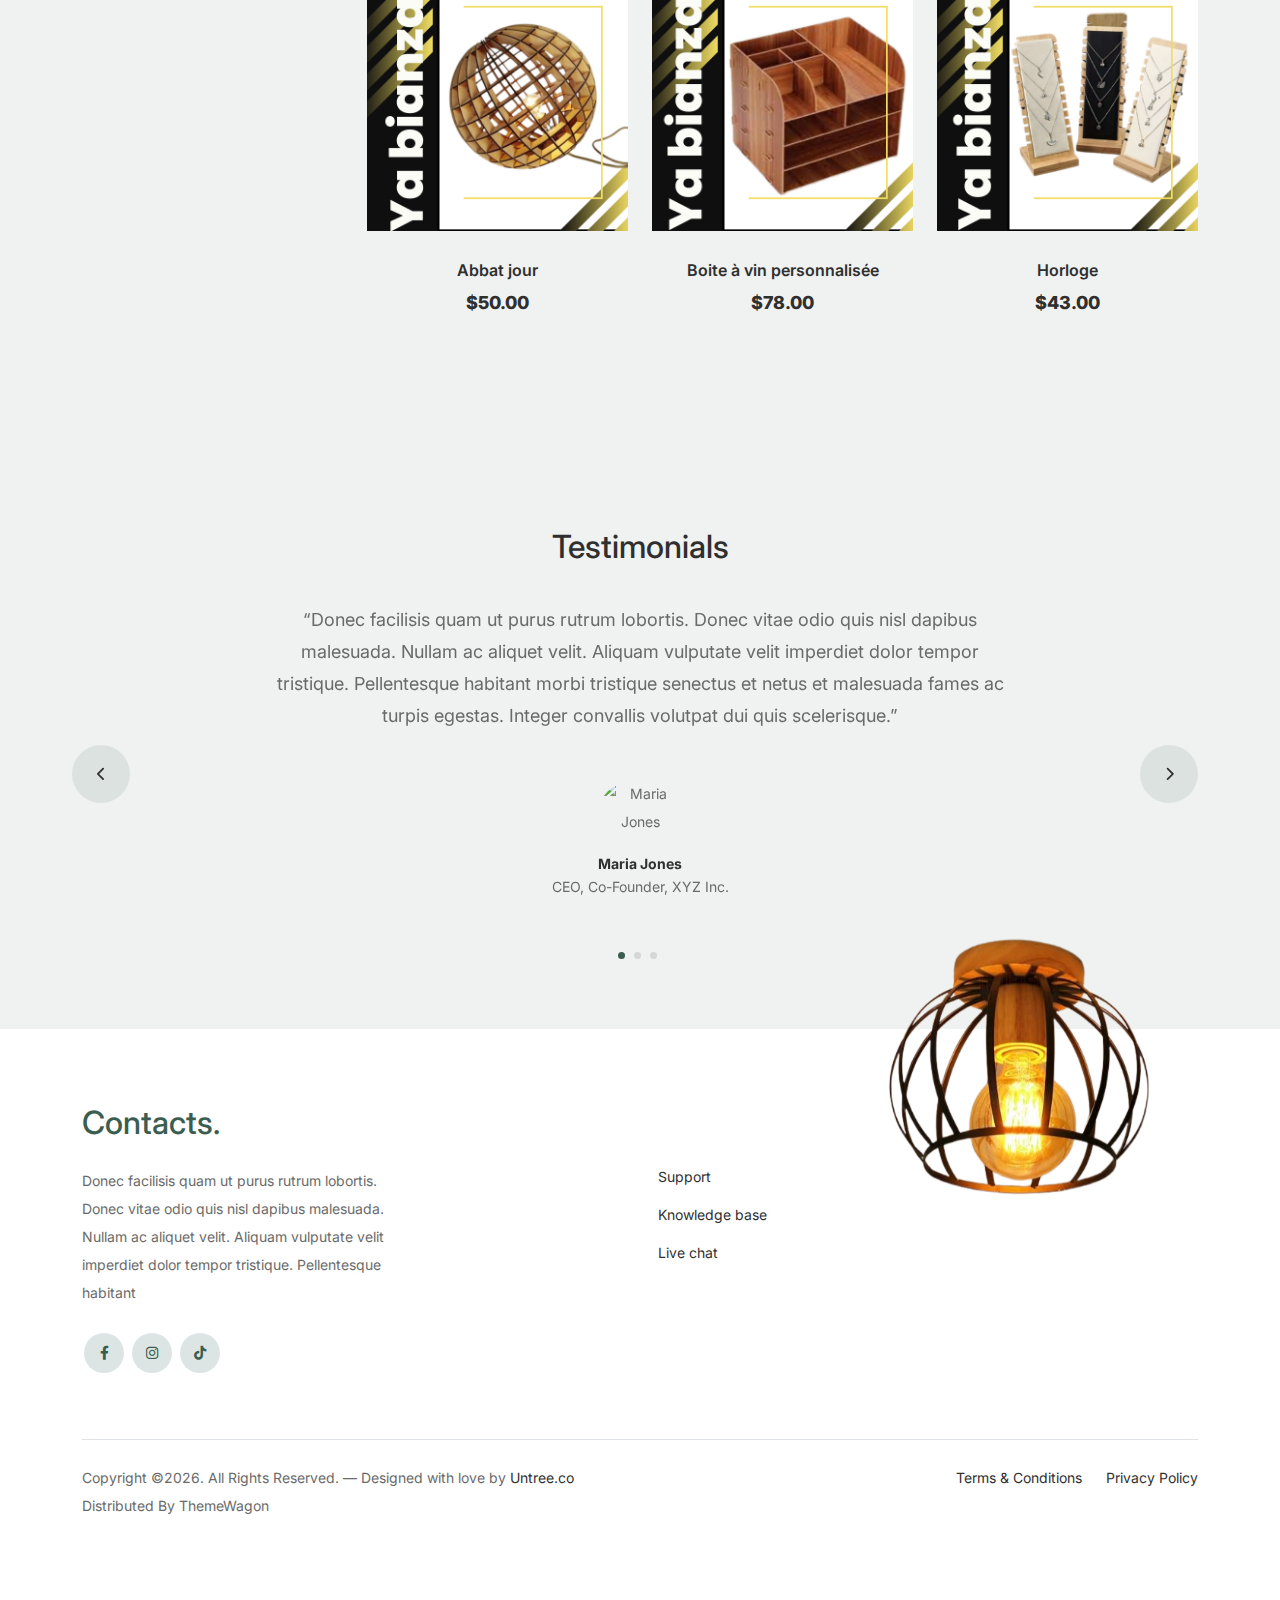
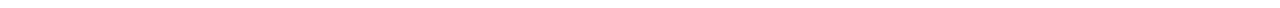
==== commit 4cafcb46: "modification" ====
--- a/index.html
+++ b/index.html
@@ -85,7 +85,7 @@
 					<!-- Start Column 2 -->
 					<div class="col-12 col-md-4 col-lg-3 mb-5 mb-md-0">
 						<a class="product-item" href="shop.html">
-							<img src="images/abbat1.png" class="img-fluid product-thumbnail">
+							<img src="images/0.png" class="img-fluid product-thumbnail">
 							<h3 class="product-title">Abbat jour</h3>
 							<strong class="product-price">$50.00</strong>
 						</a>
@@ -95,7 +95,7 @@
 					<!-- Start Column 3 -->
 					<div class="col-12 col-md-4 col-lg-3 mb-5 mb-md-0">
 						<a class="product-item" href="shop.html">
-							<img src="images/abbat1.png" class="img-fluid product-thumbnail">
+							<img src="images/1.png" class="img-fluid product-thumbnail">
 							<h3 class="product-title">Boite à vin personnalisée</h3>
 							<strong class="product-price">$78.00</strong>
 						</a>
@@ -105,7 +105,7 @@
 					<!-- Start Column 4 -->
 					<div class="col-12 col-md-4 col-lg-3 mb-5 mb-md-0">
 						<a class="product-item" href="shop.html">
-							<img src="images/abbat1.png" class="img-fluid product-thumbnail">
+							<img src="images/2.png" class="img-fluid product-thumbnail">
 							<h3 class="product-title">Horloge</h3>
 							<strong class="product-price">$43.00</strong>
 						</a>
@@ -120,7 +120,7 @@
 					<!-- Start Column 2 -->
 					<div class="col-12 col-md-4 col-lg-3 mb-5 mb-md-0">
 						<a class="product-item" href="shop.html">
-							<img src="images/accessoire.png" class="img-fluid product-thumbnail">
+							<img src="images/3.png" class="img-fluid product-thumbnail">
 							<h3 class="product-title">Abbat jour</h3>
 							<strong class="product-price">$50.00</strong>
 						</a>
@@ -130,7 +130,7 @@
 					<!-- Start Column 3 -->
 					<div class="col-12 col-md-4 col-lg-3 mb-5 mb-md-0">
 						<a class="product-item" href="shop.html">
-							<img src="images/accessoire.png" class="img-fluid product-thumbnail">
+							<img src="images/4.png" class="img-fluid product-thumbnail">
 							<h3 class="product-title">Boite à vin personnalisée</h3>
 							<strong class="product-price">$78.00</strong>	
 						</a>
@@ -140,7 +140,7 @@
 					<!-- Start Column 4 -->
 					<div class="col-12 col-md-4 col-lg-3 mb-5 mb-md-0">
 						<a class="product-item" href="shop.html">
-							<img src="images/accessoire.png" class="img-fluid product-thumbnail">
+							<img src="images/5.png" class="img-fluid product-thumbnail">
 							<h3 class="product-title">Horloge</h3>
 							<strong class="product-price">$43.00</strong>
 						</a>
@@ -155,13 +155,9 @@
 					<!-- Start Column 2 -->
 					<div class="col-12 col-md-4 col-lg-3 mb-5 mb-md-0">
 						<a class="product-item" href="shop.html">
-							<img src="images/image_lustre.png" class="img-fluid product-thumbnail">
+							<img src="images/6.png" class="img-fluid product-thumbnail">
 							<h3 class="product-title">Abbat jour</h3>
 							<strong class="product-price">$50.00</strong>
-
-							<span class="icon-cross">
-								<img src="images/cross.svg" class="img-fluid">
-							</span>
 						</a>
 					</div> 
 					<!-- End Column 2 -->
@@ -169,7 +165,7 @@
 					<!-- Start Column 3 -->
 					<div class="col-12 col-md-4 col-lg-3 mb-5 mb-md-0">
 						<a class="product-item" href="shop.html">
-							<img src="images/image_lustre.png" class="img-fluid product-thumbnail">
+							<img src="images/7.png" class="img-fluid product-thumbnail">
 							<h3 class="product-title">Boite à vin personnalisée</h3>
 							<strong class="product-price">$78.00</strong>
 						</a>
@@ -179,7 +175,7 @@
 					<!-- Start Column 4 -->
 					<div class="col-12 col-md-4 col-lg-3 mb-5 mb-md-0">
 						<a class="product-item" href="shop.html">
-							<img src="images/image_lustre.png" class="img-fluid product-thumbnail">
+							<img src="images/8.png" class="img-fluid product-thumbnail">
 							<h3 class="product-title">Horloge</h3>
 							<strong class="product-price">$43.00</strong>
 						</a>
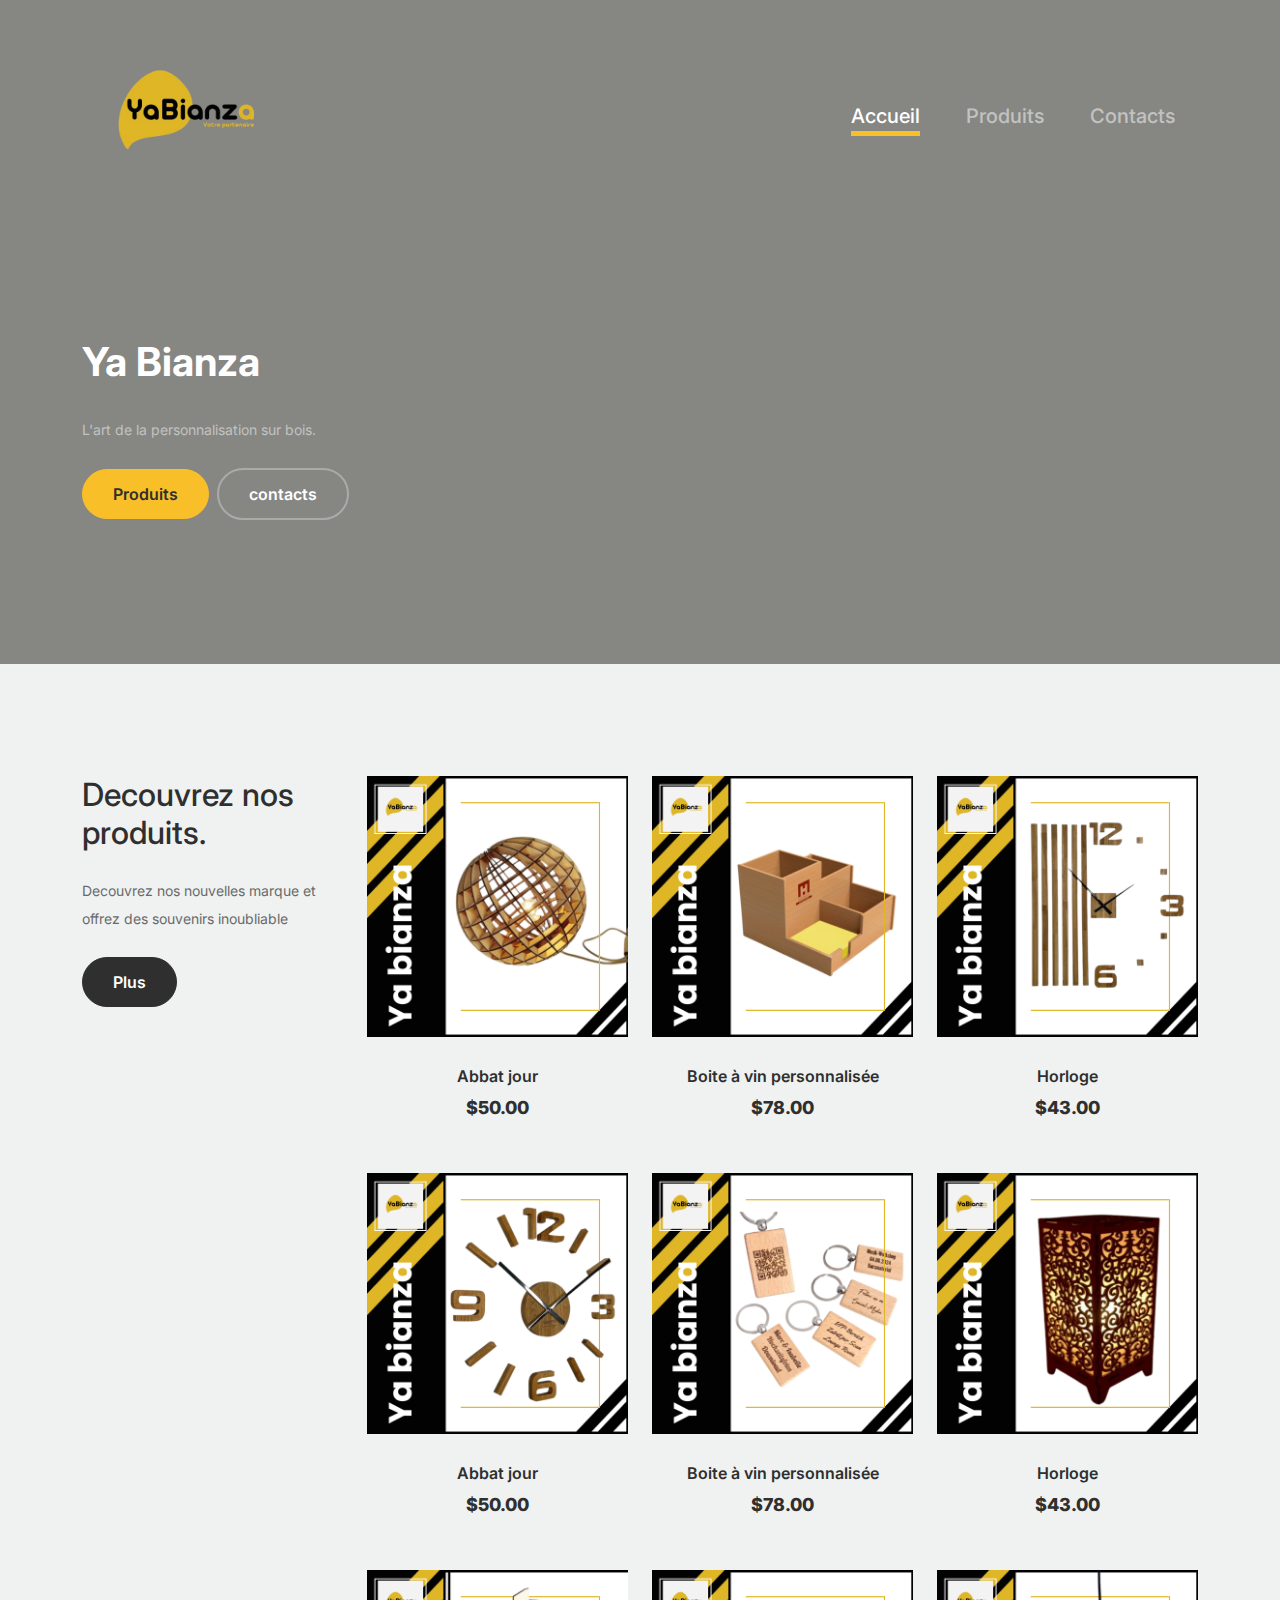
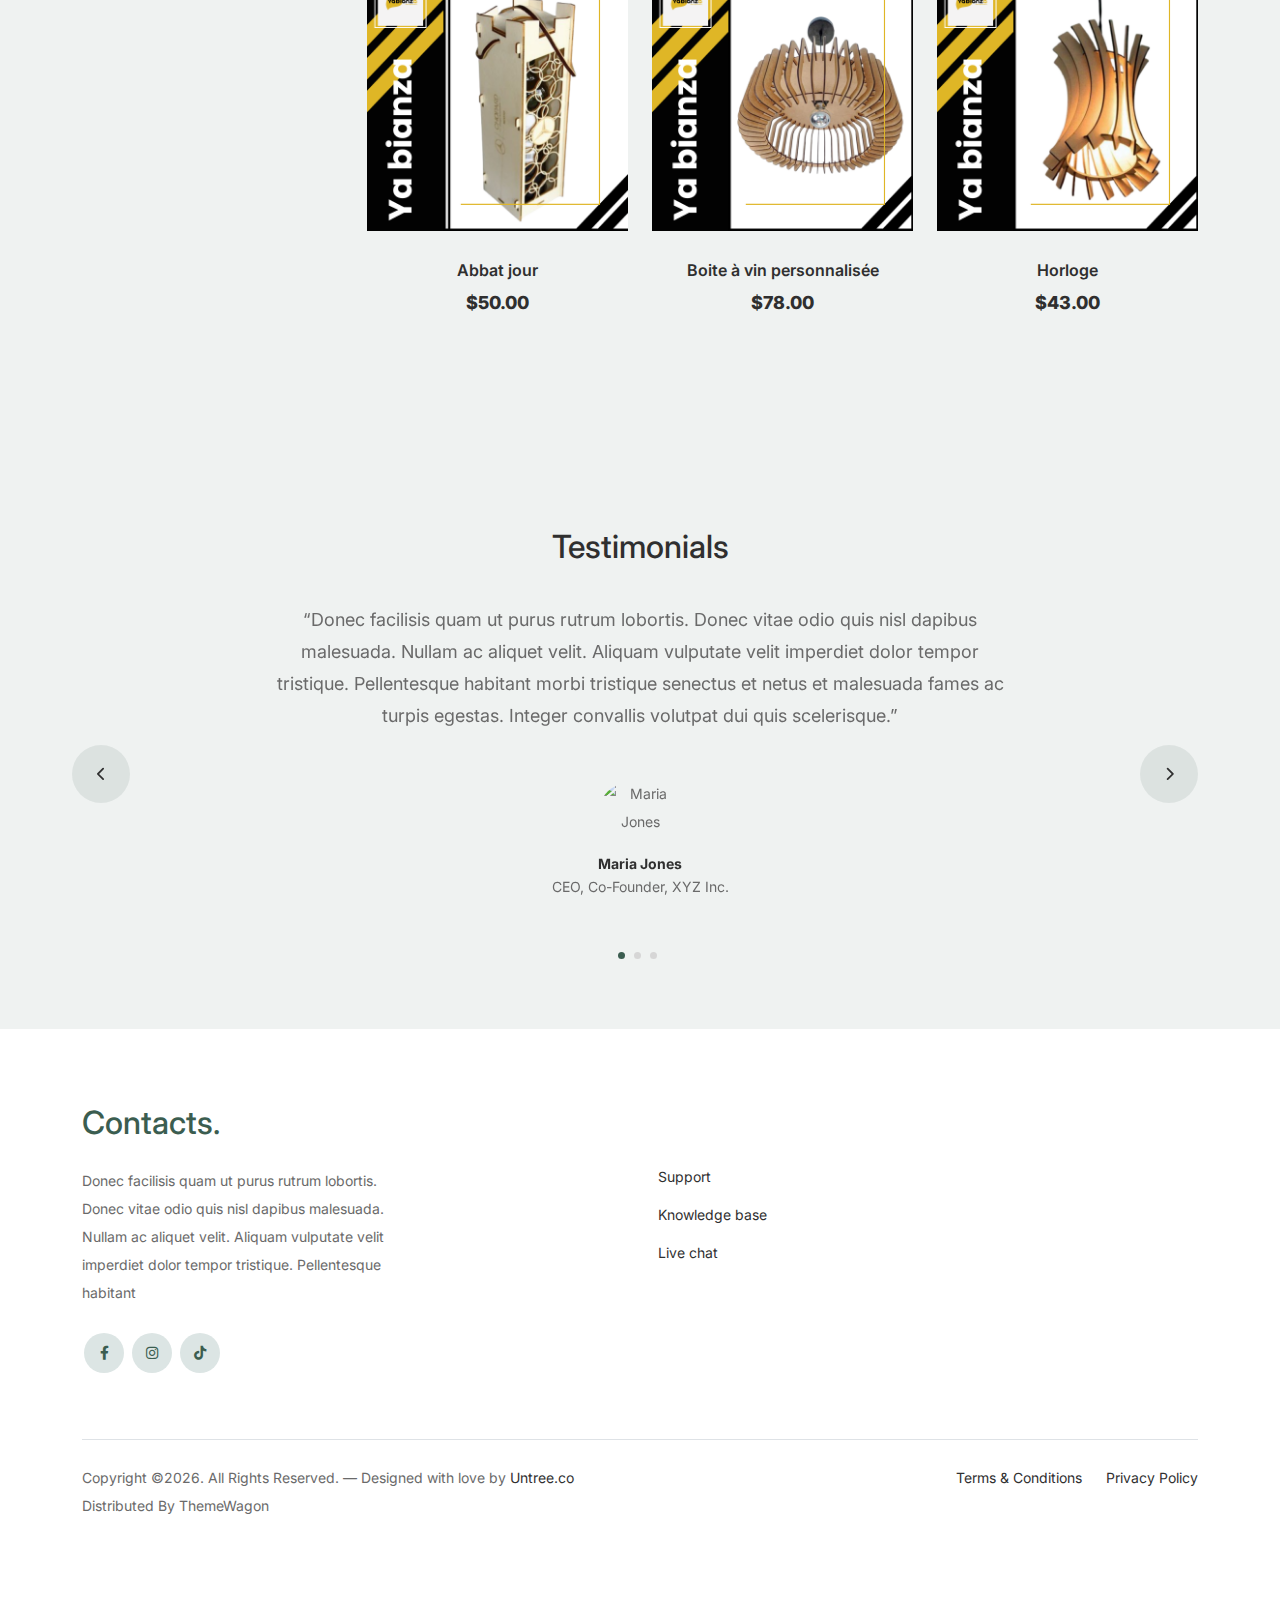
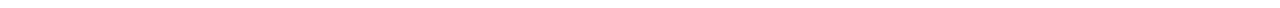
==== commit ba822d29: "modification" ====
--- a/index.html
+++ b/index.html
@@ -34,13 +34,13 @@
 				<div class="collapse navbar-collapse" id="navbarsFurni">
 					<ul class="custom-navbar-nav navbar-nav ms-auto mb-2 mb-md-0">
 						<li  class="nav-item active">
-							<h6><a class="nav-link" href="index.html">Accueil</a></h6>
+							<h5><a class="nav-link" href="index.html">Accueil</a></h5>
 						</li>
 						<li>
-							<h6><a class="nav-link" href="shop.html">Produits</a></h6>
+							<h5><a class="nav-link" href="shop.html">Produits</a></h5>
 						</li>
 						<li>
-							<h6><a class="nav-link" href="contact.html">Contacts</a></h6>
+							<h5><a class="nav-link" href="contact.html">Contacts</a></h5>
 						</li>
 					</ul>	
 				</div>
@@ -59,11 +59,7 @@
 								<p><a href="shop.html" class="btn btn-secondary me-2">Produits</a><a href="contact.html" class="btn btn-white-outline">contacts</a></p>
 							</div>
 						</div>
-						<div class="col-lg-7">
-							<div class="hero-img-wrap">
-								<img src="images/bb0.png" class="img-fluid">
-							</div>
-						</div>
+
 					</div>
 				</div>
 			</div>
@@ -85,7 +81,7 @@
 					<!-- Start Column 2 -->
 					<div class="col-12 col-md-4 col-lg-3 mb-5 mb-md-0">
 						<a class="product-item" href="shop.html">
-							<img src="images/0.png" class="img-fluid product-thumbnail">
+							<img src="images/1.png" class="img-fluid product-thumbnail">
 							<h3 class="product-title">Abbat jour</h3>
 							<strong class="product-price">$50.00</strong>
 						</a>
@@ -95,7 +91,7 @@
 					<!-- Start Column 3 -->
 					<div class="col-12 col-md-4 col-lg-3 mb-5 mb-md-0">
 						<a class="product-item" href="shop.html">
-							<img src="images/1.png" class="img-fluid product-thumbnail">
+							<img src="images/2.png" class="img-fluid product-thumbnail">
 							<h3 class="product-title">Boite à vin personnalisée</h3>
 							<strong class="product-price">$78.00</strong>
 						</a>
@@ -105,7 +101,7 @@
 					<!-- Start Column 4 -->
 					<div class="col-12 col-md-4 col-lg-3 mb-5 mb-md-0">
 						<a class="product-item" href="shop.html">
-							<img src="images/2.png" class="img-fluid product-thumbnail">
+							<img src="images/3.png" class="img-fluid product-thumbnail">
 							<h3 class="product-title">Horloge</h3>
 							<strong class="product-price">$43.00</strong>
 						</a>
@@ -120,7 +116,7 @@
 					<!-- Start Column 2 -->
 					<div class="col-12 col-md-4 col-lg-3 mb-5 mb-md-0">
 						<a class="product-item" href="shop.html">
-							<img src="images/3.png" class="img-fluid product-thumbnail">
+							<img src="images/4.png" class="img-fluid product-thumbnail">
 							<h3 class="product-title">Abbat jour</h3>
 							<strong class="product-price">$50.00</strong>
 						</a>
@@ -130,7 +126,7 @@
 					<!-- Start Column 3 -->
 					<div class="col-12 col-md-4 col-lg-3 mb-5 mb-md-0">
 						<a class="product-item" href="shop.html">
-							<img src="images/4.png" class="img-fluid product-thumbnail">
+							<img src="images/5.png" class="img-fluid product-thumbnail">
 							<h3 class="product-title">Boite à vin personnalisée</h3>
 							<strong class="product-price">$78.00</strong>	
 						</a>
@@ -140,7 +136,7 @@
 					<!-- Start Column 4 -->
 					<div class="col-12 col-md-4 col-lg-3 mb-5 mb-md-0">
 						<a class="product-item" href="shop.html">
-							<img src="images/5.png" class="img-fluid product-thumbnail">
+							<img src="images/6.png" class="img-fluid product-thumbnail">
 							<h3 class="product-title">Horloge</h3>
 							<strong class="product-price">$43.00</strong>
 						</a>
@@ -155,7 +151,7 @@
 					<!-- Start Column 2 -->
 					<div class="col-12 col-md-4 col-lg-3 mb-5 mb-md-0">
 						<a class="product-item" href="shop.html">
-							<img src="images/6.png" class="img-fluid product-thumbnail">
+							<img src="images/7.png" class="img-fluid product-thumbnail">
 							<h3 class="product-title">Abbat jour</h3>
 							<strong class="product-price">$50.00</strong>
 						</a>
@@ -165,7 +161,7 @@
 					<!-- Start Column 3 -->
 					<div class="col-12 col-md-4 col-lg-3 mb-5 mb-md-0">
 						<a class="product-item" href="shop.html">
-							<img src="images/7.png" class="img-fluid product-thumbnail">
+							<img src="images/8.png" class="img-fluid product-thumbnail">
 							<h3 class="product-title">Boite à vin personnalisée</h3>
 							<strong class="product-price">$78.00</strong>
 						</a>
@@ -175,7 +171,7 @@
 					<!-- Start Column 4 -->
 					<div class="col-12 col-md-4 col-lg-3 mb-5 mb-md-0">
 						<a class="product-item" href="shop.html">
-							<img src="images/8.png" class="img-fluid product-thumbnail">
+							<img src="images/9.png" class="img-fluid product-thumbnail">
 							<h3 class="product-title">Horloge</h3>
 							<strong class="product-price">$43.00</strong>
 						</a>
@@ -287,13 +283,7 @@
 		
 		<footer class="footer-section">
 			<div class="container relative">
-
-				<div class="sofa-img">
-					<img src="images/bb0.png" alt="Image" class="img-fluid">
-				</div>
-
 				
-
 				<div class="row g-5 mb-5">
 					<div class="col-lg-4">
 						<div class="mb-4 footer-logo-wrap"><a href="#" class="footer-logo">Contacts<span>.</span></a></div>
@@ -332,7 +322,7 @@
 					<div class="row pt-4">
 						<div class="col-lg-6">
 							<p class="mb-2 text-center text-lg-start">Copyright &copy;<script>document.write(new Date().getFullYear());</script>. All Rights Reserved. &mdash; Designed with love by <a href="https://untree.co">Untree.co</a> Distributed By <a hreff="https://themewagon.com">ThemeWagon</a>  <!-- License information: https://untree.co/license/ -->
-            </p>
+            				</p>
 						</div>
 
 						<div class="col-lg-6 text-center text-lg-end">
